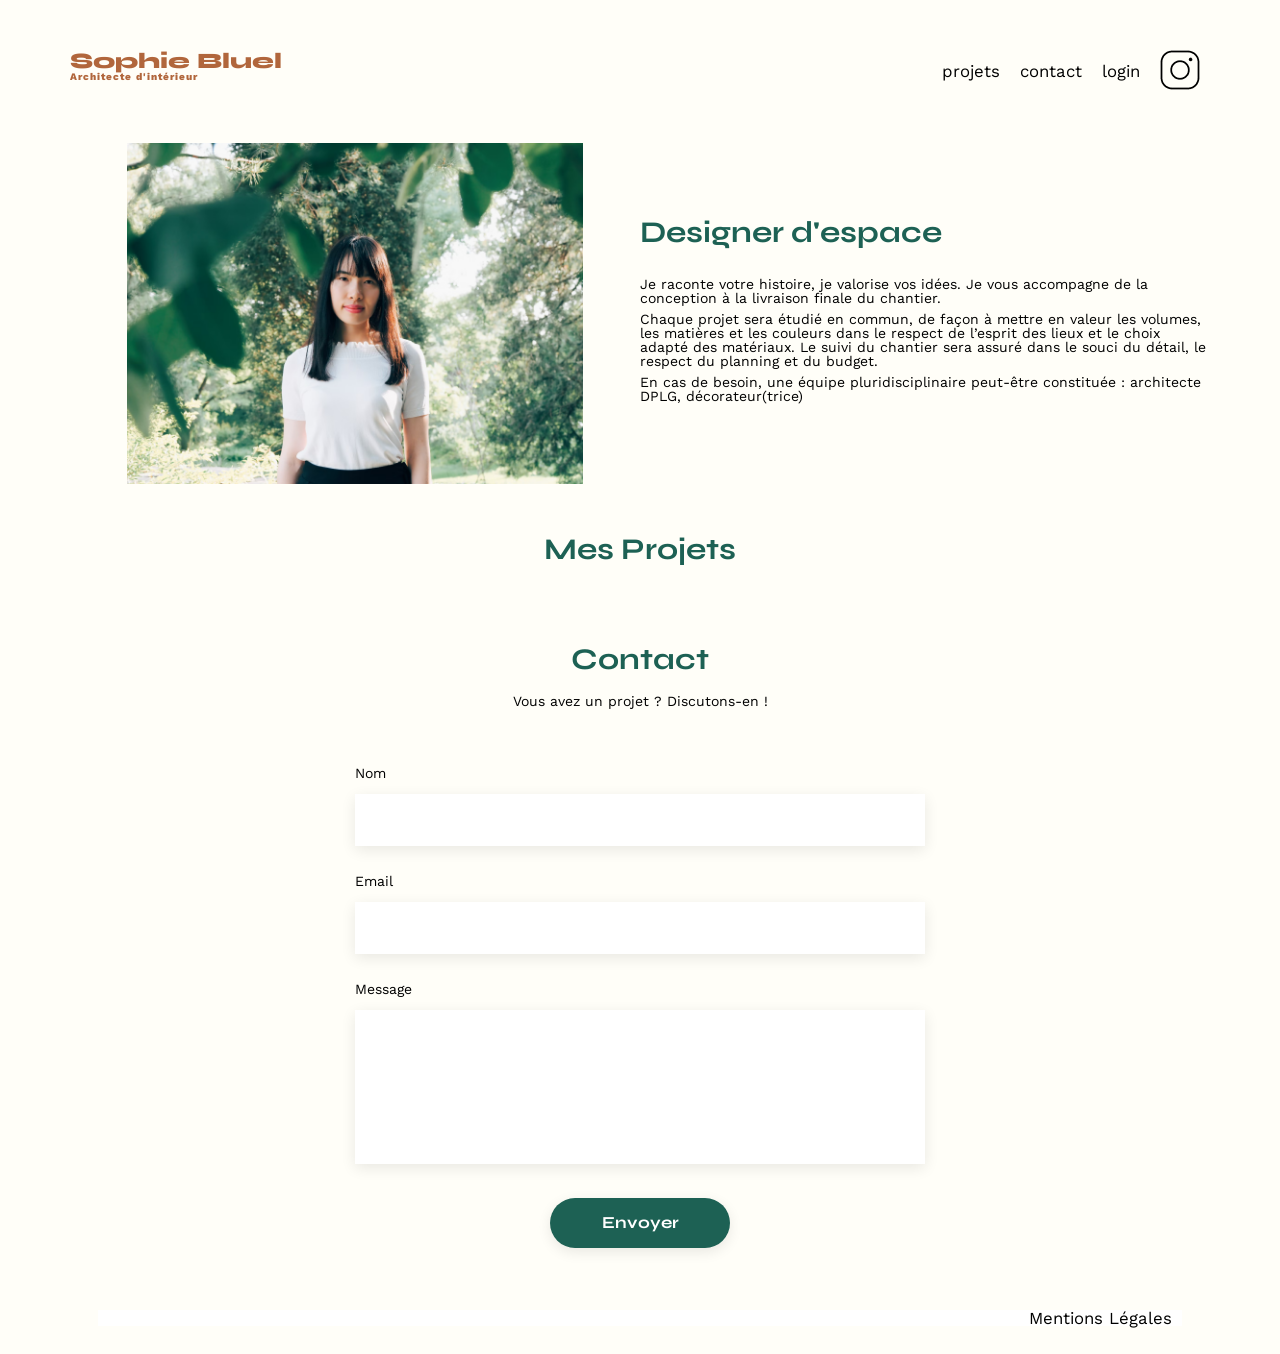
==== index.html @ 5f374e5b "Init projet 3" ====
<!doctype html>
<html lang="fr">
  <head>
    <meta charset="UTF-8" />
    <title>Sophie Bluel - Architecte d'intérieur</title>
    <meta name="viewport" content="width=device-width, initial-scale=1.0" />
    <link rel="preconnect" href="https://fonts.googleapis.com" />
    <link rel="preconnect" href="https://fonts.gstatic.com" crossorigin />
    <link
      href="https://fonts.googleapis.com/css2?family=Syne:wght@700;800&family=Work+Sans&display=swap"
      rel="stylesheet"
    />
    <meta name="description" content="" />
    <link
      rel="stylesheet"
      href="https://cdnjs.cloudflare.com/ajax/libs/font-awesome/6.4.0/css/all.min.css"
    />
    <link rel="stylesheet" href="./assets/style.css" />
  </head>
  <body>
    <header>
      <a href="#"
        ><h1>Sophie Bluel <span>Architecte d'intérieur</span></h1></a
      >
      <nav>
        <ul>
          <li class="btnNav btnProjet">projets</li>
          <li class="btnNav btnContact">contact</li>
          <li class="btnNav btnLogin">login</li>
          <li>
            <img src="./assets/icons/instagram.png" alt="Instagram" />
          </li>
        </ul>
      </nav>
    </header>
    <main>
      <section id="introduction">
        <figure>
          <img src="./assets/images/sophie-bluel.png" alt="" />
        </figure>
        <article>
          <h2>Designer d'espace</h2>
          <p>
            Je raconte votre histoire, je valorise vos idées. Je vous accompagne
            de la conception à la livraison finale du chantier.
          </p>
          <p>
            Chaque projet sera étudié en commun, de façon à mettre en valeur les
            volumes, les matières et les couleurs dans le respect de l’esprit
            des lieux et le choix adapté des matériaux. Le suivi du chantier
            sera assuré dans le souci du détail, le respect du planning et du
            budget.
          </p>
          <p>
            En cas de besoin, une équipe pluridisciplinaire peut-être constituée
            : architecte DPLG, décorateur(trice)
          </p>
        </article>
      </section>
      <section id="portfolio">
        <h2>Mes Projets</h2>
        <div class="gallery"></div>
      </section>
      <section id="contact">
        <h2>Contact</h2>
        <p>Vous avez un projet ? Discutons-en !</p>
        <form action="#" method="post">
          <label for="name">Nom</label>
          <input type="text" name="name" id="name" />
          <label for="email">Email</label>
          <input type="email" name="email" id="email" />
          <label for="message">Message</label>
          <textarea name="message" id="message" cols="30" rows="10"></textarea>
          <input type="submit" value="Envoyer" />
        </form>
      </section>
    </main>

    <footer id="footer">
      <nav>
        <ul>
          <li>Mentions Légales</li>
        </ul>
      </nav>
    </footer>
    <script type="module" src="./script.js"></script>
  </body>
</html>
---- assets/style.css ----
/* http://meyerweb.com/eric/tools/css/reset/
   v2.0 | 20110126
   License: none (public domain)
*/

html,
body,
div,
span,
applet,
object,
iframe,
h1,
h2,
h3,
h4,
h5,
h6,
p,
blockquote,
pre,
a,
abbr,
acronym,
address,
big,
cite,
code,
del,
dfn,
em,
img,
ins,
kbd,
q,
s,
samp,
small,
strike,
strong,
sub,
sup,
tt,
var,
b,
u,
i,
center,
dl,
dt,
dd,
ol,
ul,
li,
fieldset,
form,
label,
legend,
table,
caption,
tbody,
tfoot,
thead,
tr,
th,
td,
article,
aside,
canvas,
details,
embed,
figure,
figcaption,
footer,
header,
hgroup,
menu,
nav,
output,
ruby,
section,
summary,
time,
mark,
audio,
video {
  margin: 0;
  padding: 0;
  border: 0;
  font-size: 100%;
  font: inherit;
  vertical-align: baseline;
}
/* HTML5 display-role reset for older browsers */
article,
aside,
details,
figcaption,
figure,
footer,
header,
hgroup,
menu,
nav,
section {
  display: block;
}
body {
  line-height: 1;
}
ol,
ul {
  list-style: none;
}
blockquote,
q {
  quotes: none;
}
blockquote:before,
blockquote:after,
q:before,
q:after {
  content: "";
  content: none;
}
table {
  border-collapse: collapse;
  border-spacing: 0;
}
a {
  text-decoration: none;
}
/** end reset css**/
* {
  scroll-behavior: smooth;
}

body {
  background-color: rgba(255, 254, 248, 1);
  max-width: 1140px;
  margin: auto;
  font-family: "Work Sans";
  font-size: 14px;
  scroll-behavior: smooth;
}

header {
  display: flex;
  justify-content: space-between;
  margin: 50px 0;
}
section {
  margin: 50px 0;
}

h1 {
  display: flex;
  flex-direction: column;
  font-family: "Syne";
  font-size: 22px;
  font-weight: 800;
  color: #b1663c;
}

h1 > span {
  font-family: "Work Sans";
  font-size: 10px;
  letter-spacing: 0.1em;
}

h2 {
  font-family: "Syne";
  font-weight: 700;
  font-size: 30px;
  color: #1d6154;
}
nav ul {
  display: flex;
  align-items: center;
  list-style-type: none;
}
nav li {
  padding: 0 10px;
  font-size: 1.2em;
}

li:hover {
  color: #b1663c;
  cursor: pointer;
}
#introduction {
  display: flex;
  align-items: center;
}
#introduction figure {
  flex: 1;
}
#introduction img {
  display: block;
  margin: auto;
  width: 80%;
}

#introduction article {
  flex: 1;
}
#introduction h2 {
  margin-bottom: 1em;
}

#introduction p {
  margin-bottom: 0.5em;
}
#portfolio h2 {
  text-align: center;
  margin-bottom: 1em;
}
.filters {
  display: flex;
  justify-content: center;
  gap: 15px;
  margin-bottom: 30px;
}

.filters button {
  background: white;
  border: 1px solid rgba(29, 97, 84, 1);
  border-radius: 60px;
  color: rgba(29, 97, 84, 1);
  height: 37px;
  min-width: 100px;
  padding: 10px 20px;
  font-size: 16px;
  font-weight: 700;
  font-family: "Syne", sans-serif;
  transition: 0.3s;
  display: flex;
  align-items: center;
  justify-content: center;
  line-height: 100%;
}
.filters button:hover {
  cursor: pointer;
}
button.active {
  background: rgba(29, 97, 84, 1);
  color: white;
}
.gallery {
  width: 100%;
  display: grid;
  grid-template-columns: 1fr 1fr 1fr;
  grid-column-gap: 20px;
  grid-row-gap: 20px;
}

.gallery img {
  width: 100%;
  height: 100%;
}
#contact {
  width: 50%;
  margin: auto;
}
#contact > * {
  text-align: center;
}
#contact h2 {
  margin-bottom: 20px;
}
#contact form {
  text-align: left;
  margin-top: 30px;
  display: flex;
  flex-direction: column;
}

input,
select {
  height: 50px;
  font-size: 1.2em;
  border: none;
  box-shadow: 0px 4px 14px rgba(0, 0, 0, 0.09);
}
#contact label {
  margin: 2em 0 1em 0;
}
#contact textarea {
  border: none;
  box-shadow: 0px 4px 14px rgba(0, 0, 0, 0.09);
  resize: none;
}

input[type="submit"] {
  font-family: "Syne";
  font-weight: 700;
  color: white;
  background-color: #1d6154;
  margin: 2em auto;
  width: 180px;
  text-align: center;
  border-radius: 60px;
}

footer nav ul {
  display: flex;
  justify-content: flex-end;
  margin: 2em;
  background: white;
}
.containerLogin {
  display: flex;
  flex-direction: column;
  align-items: center;
  justify-content: center;
  margin-top: 40px;
}
.containerLogin h2 {
  margin: 20px;
}
.containerLogin label {
  margin-bottom: 5px;
}
.containerLogin form {
  display: flex;
  flex-direction: column;
  width: 379px;
}
.containerLogin input {
  padding: 5px;
  font-size: 20px;
  background: rgba(255, 255, 255, 1);
  height: 51px;
  border: none;
  box-shadow: 3px 3px 7px rgba(0, 0, 0, 0.08);
  margin-bottom: 20px;
}
input:focus,
select:focus {
  outline: none;
}
.containerLogin button {
  background-color: #1d6154;
  color: white;
  width: 179px;
  height: 36px;
  margin: 0 auto 20px;
  border-radius: 60px;
}
.containerLogin button:hover {
  cursor: pointer;
}
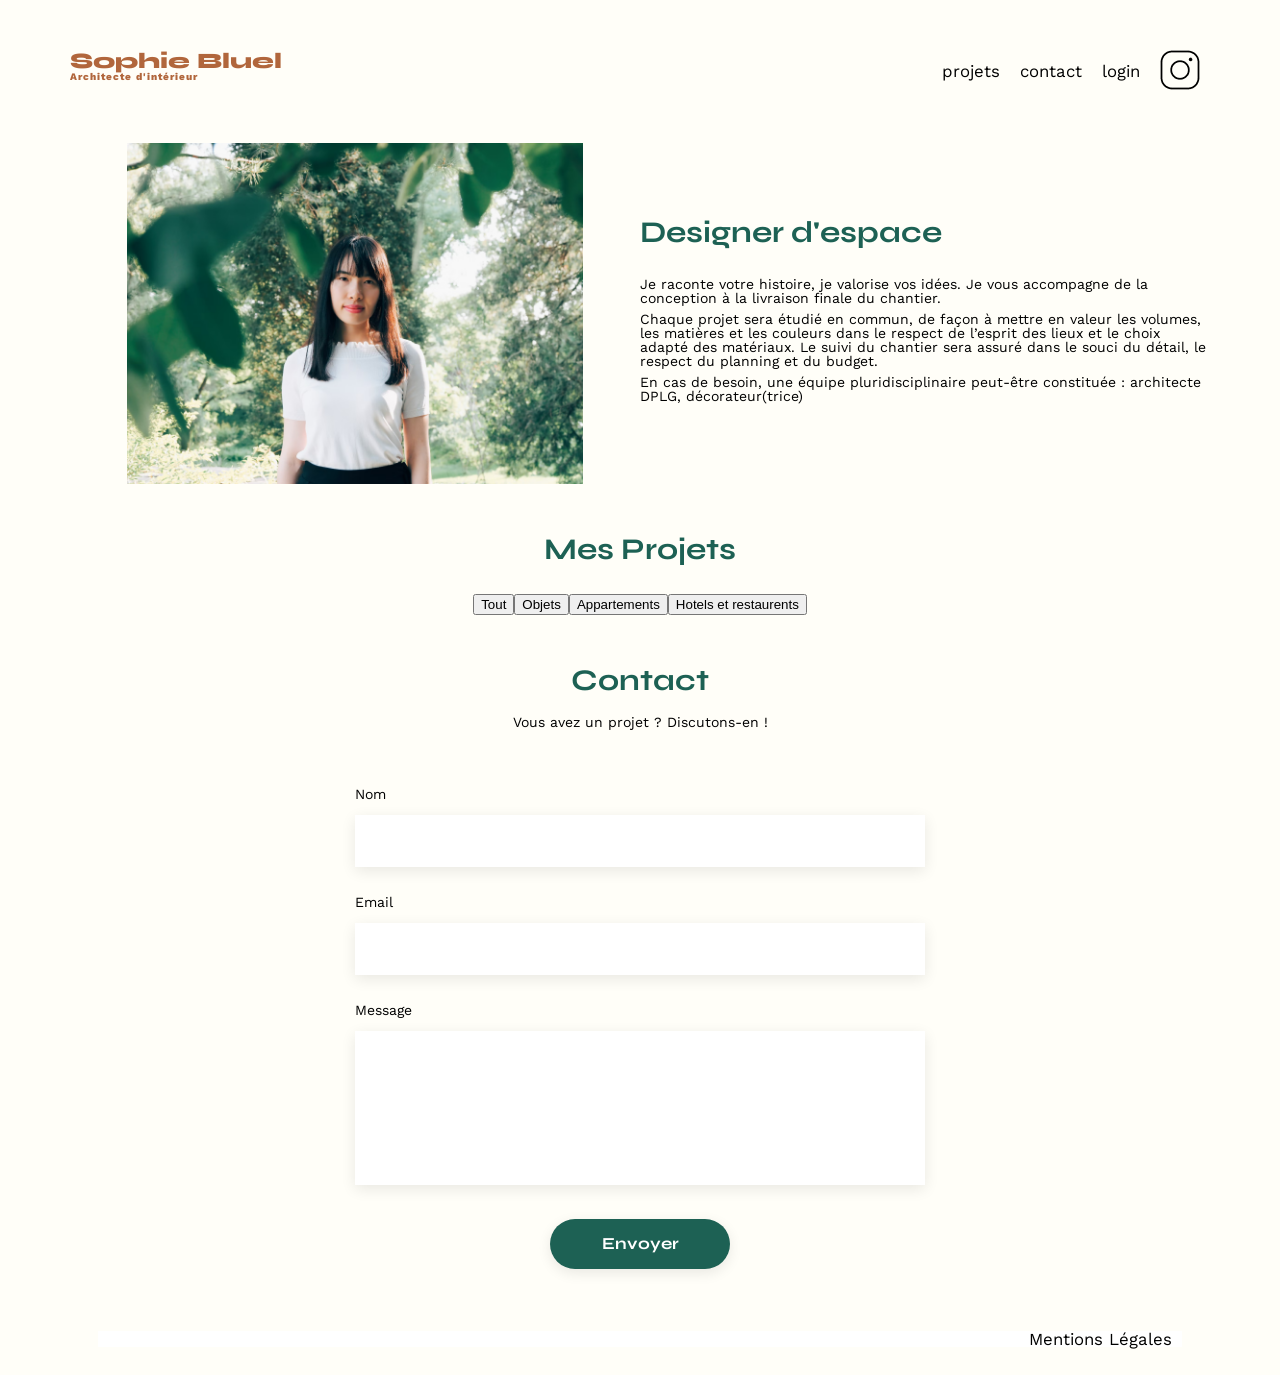
==== commit 7892ffb5: "Afficher projets dynamiquement dans index" ====
--- a/index.html
+++ b/index.html
@@ -59,6 +59,14 @@
       </section>
       <section id="portfolio">
         <h2>Mes Projets</h2>
+        <div class="filtresContainer">
+          <button class="filtre filtreTout">Tout</button>
+          <button class="filtre filtreObjets">Objets</button>
+          <button class="filtre filtreApprtement">Appartements</button>
+          <button class="filtre filtreHotelsEtRestaurents">
+            Hotels et restaurents
+          </button>
+        </div>
         <div class="gallery"></div>
       </section>
       <section id="contact">
@@ -83,6 +91,6 @@
         </ul>
       </nav>
     </footer>
-    <script type="module" src="./script.js"></script>
+    <script type="module" src="./index.js"></script>
   </body>
 </html>
--- a/assets/style.css
+++ b/assets/style.css
@@ -211,9 +211,14 @@
 #introduction p {
   margin-bottom: 0.5em;
 }
+/* Portfolio */
 #portfolio h2 {
   text-align: center;
   margin-bottom: 1em;
+}
+.filtresContainer {
+  display: flex;
+  justify-content: center;
 }
 .filters {
   display: flex;
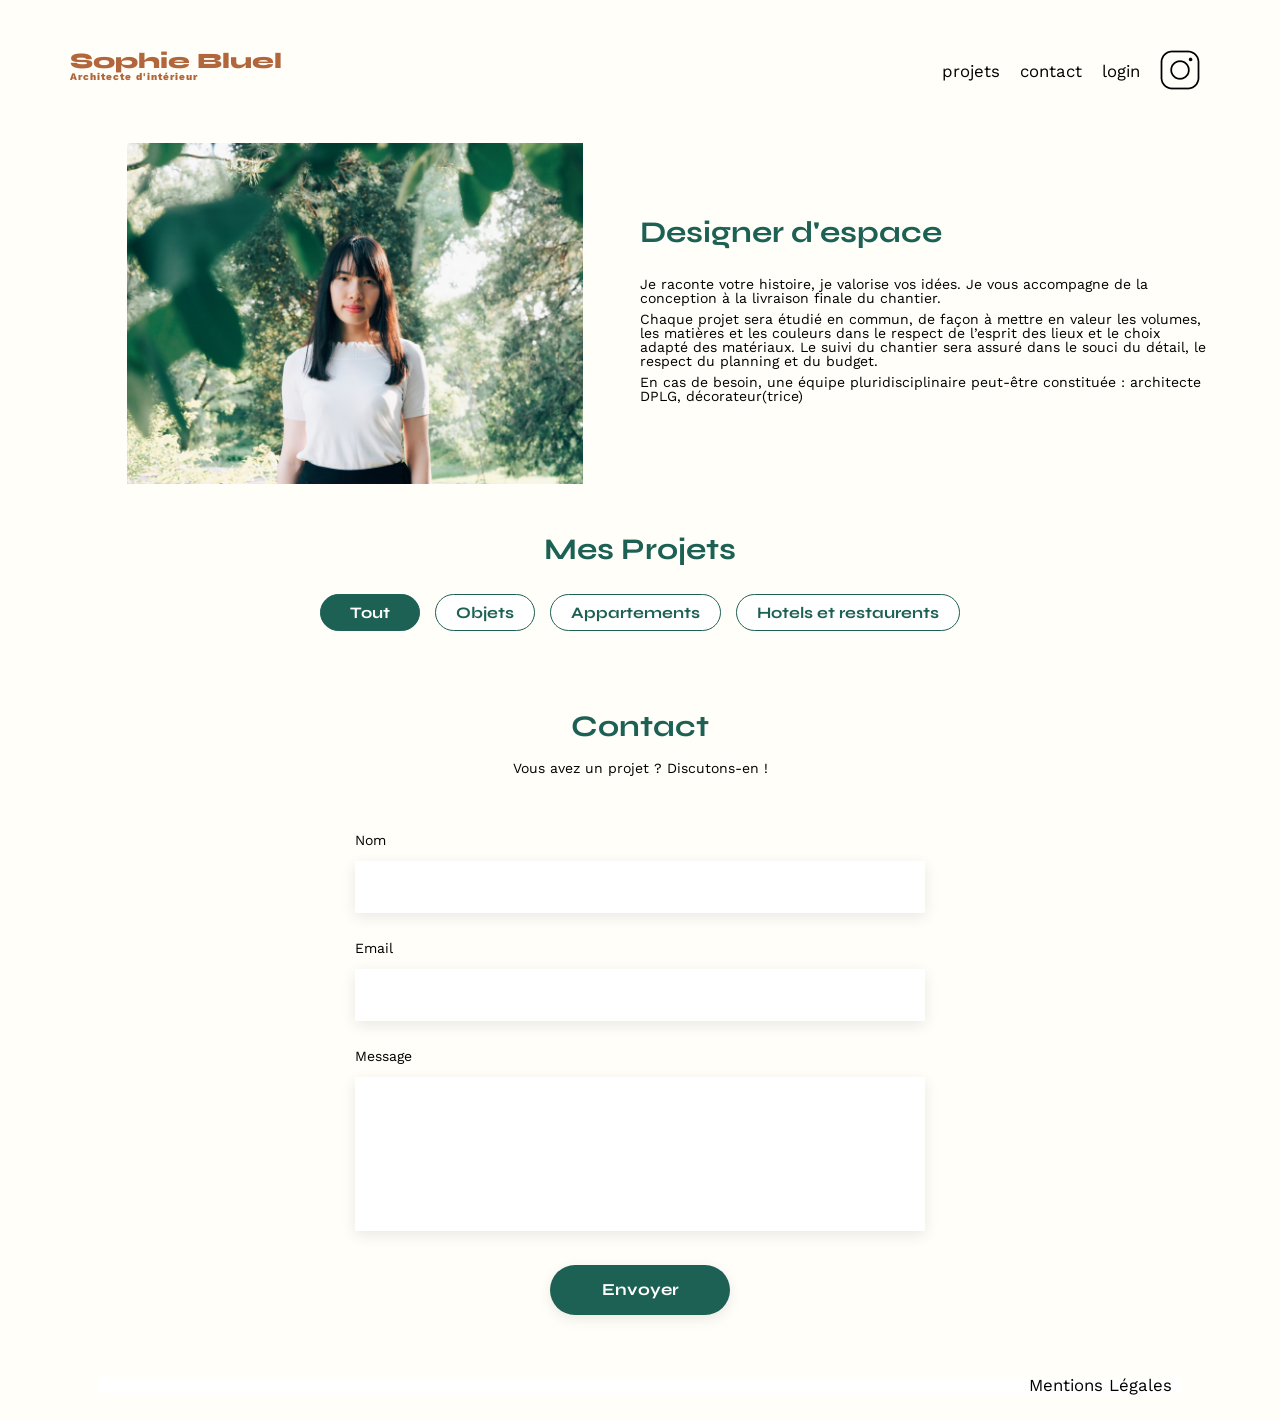
==== commit 9554e4e1: "ajout des filtres de categorie" ====
--- a/index.html
+++ b/index.html
@@ -60,12 +60,10 @@
       <section id="portfolio">
         <h2>Mes Projets</h2>
         <div class="filtresContainer">
-          <button class="filtre filtreTout">Tout</button>
+          <button class="filtre filtreTout active">Tout</button>
           <button class="filtre filtreObjets">Objets</button>
           <button class="filtre filtreApprtement">Appartements</button>
-          <button class="filtre filtreHotelsEtRestaurents">
-            Hotels et restaurents
-          </button>
+          <button class="filtre filtreHotels">Hotels et restaurents</button>
         </div>
         <div class="gallery"></div>
       </section>
--- a/assets/style.css
+++ b/assets/style.css
@@ -219,15 +219,10 @@
 .filtresContainer {
   display: flex;
   justify-content: center;
-}
-.filters {
-  display: flex;
-  justify-content: center;
   gap: 15px;
   margin-bottom: 30px;
 }
-
-.filters button {
+.filtre {
   background: white;
   border: 1px solid rgba(29, 97, 84, 1);
   border-radius: 60px;
@@ -244,7 +239,7 @@
   justify-content: center;
   line-height: 100%;
 }
-.filters button:hover {
+.filtre:hover {
   cursor: pointer;
 }
 button.active {
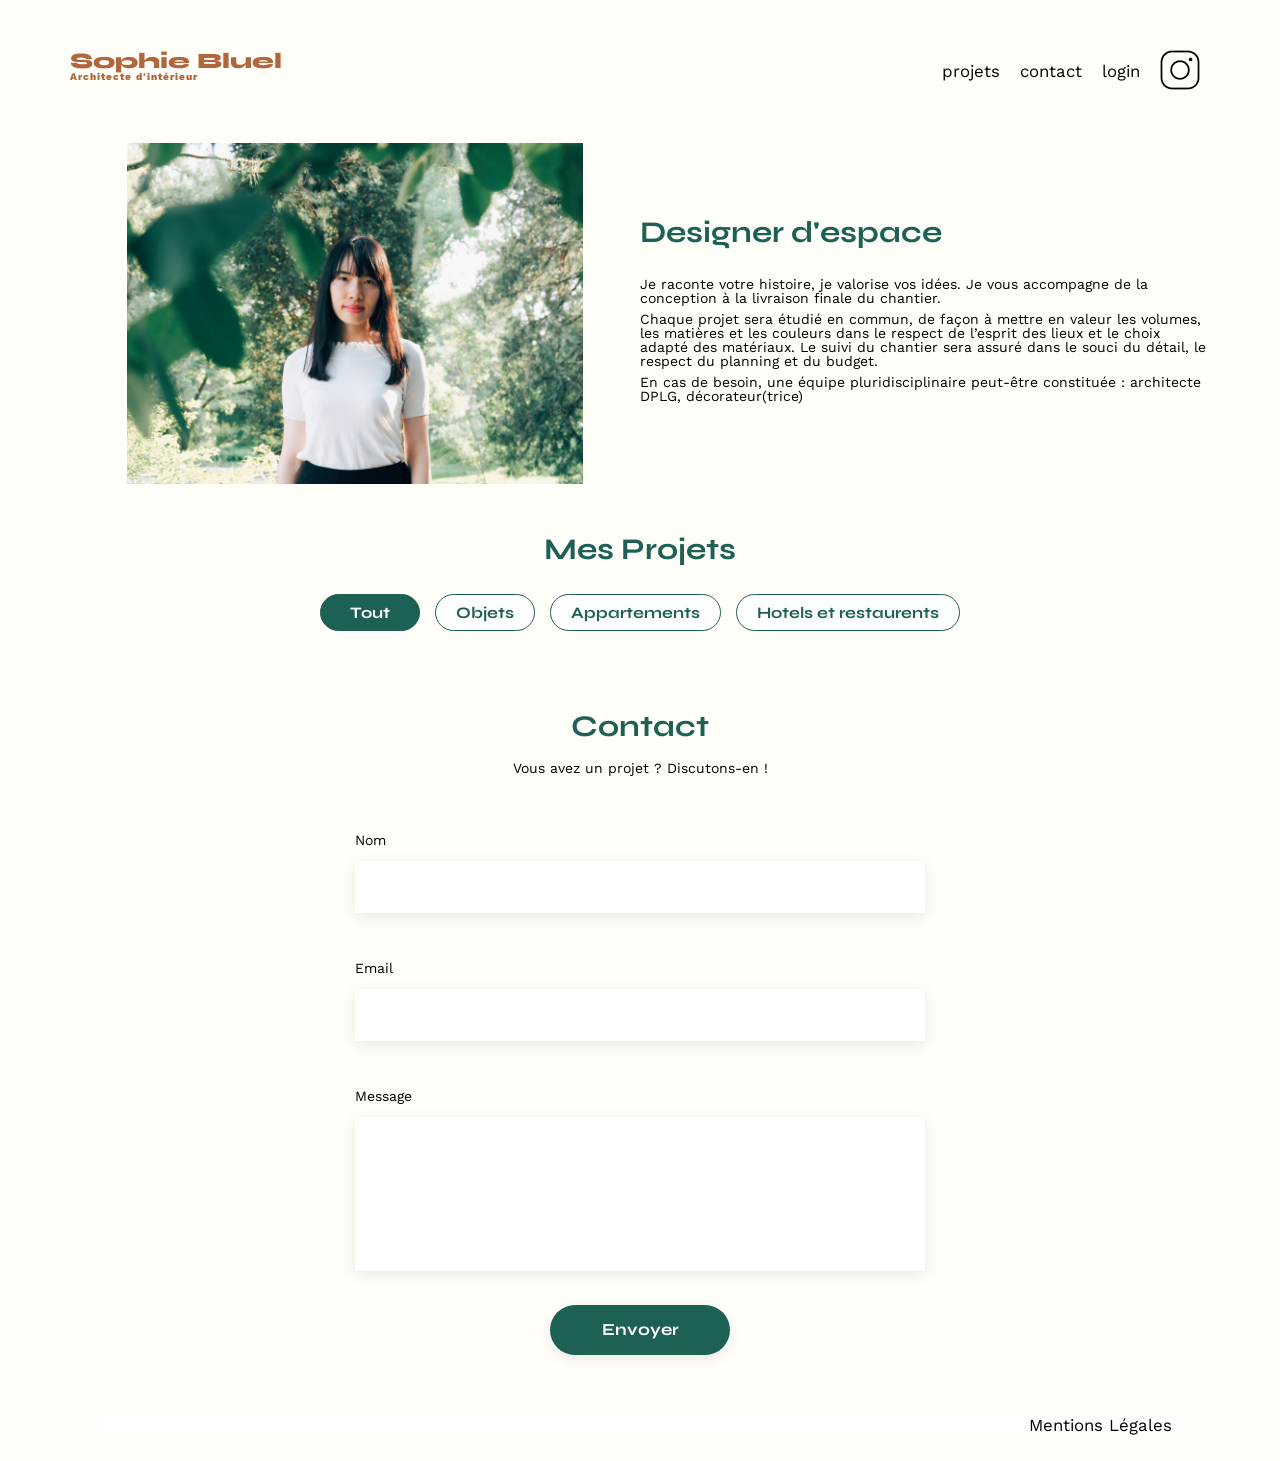
==== commit 738f745e: "ajout page et fonctionnalitée de conection et deconnection" ====
--- a/index.html
+++ b/index.html
@@ -16,6 +16,7 @@
       href="https://cdnjs.cloudflare.com/ajax/libs/font-awesome/6.4.0/css/all.min.css"
     />
     <link rel="stylesheet" href="./assets/style.css" />
+    <link rel="stylesheet" href="./assets/admin.css" />
   </head>
   <body>
     <header>
@@ -24,8 +25,8 @@
       >
       <nav>
         <ul>
-          <li class="btnNav btnProjet">projets</li>
-          <li class="btnNav btnContact">contact</li>
+          <a href="#portfolio"><li class="btnNav btnProjet">projets</li></a>
+          <a href="#contact"><li class="btnNav btnContact">contact</li></a>
           <li class="btnNav btnLogin">login</li>
           <li>
             <img src="./assets/icons/instagram.png" alt="Instagram" />
@@ -90,5 +91,6 @@
       </nav>
     </footer>
     <script type="module" src="./index.js"></script>
+    <script type="module" src="./admin.js"></script>
   </body>
 </html>
--- a/assets/style.css
+++ b/assets/style.css
@@ -129,6 +129,7 @@
 }
 a {
   text-decoration: none;
+  color: black;
 }
 /** end reset css**/
 * {
--- a/assets/admin.css
+++ b/assets/admin.css
@@ -0,0 +1,177 @@
+/* page d acceuil admin */
+.banner {
+  background: black;
+  padding: 10px;
+  color: white;
+  text-align: center;
+  width: 100%;
+  position: absolute;
+  top: 0;
+  left: 0;
+}
+i {
+  font-size: 14px;
+  color: white;
+}
+.btnModif {
+  font-family: "Work Sans";
+  font-size: 14px;
+  color: black;
+  margin-left: 30px;
+  font-weight: normal;
+}
+.btnModif:hover {
+  cursor: pointer;
+}
+
+.btnModif i {
+  font-size: 14px;
+  color: black;
+  font-weight: 600;
+}
+/* page "modifier" admin */
+.fondModif {
+  position: absolute;
+  top: 0;
+  left: 0;
+  width: 100%;
+  height: 100%;
+  background: rgba(0, 0, 0, 0.5);
+  display: flex;
+  justify-content: center;
+}
+
+/* fenetre de modification */
+.fenetreModif {
+  background: white;
+  width: 530px;
+  height: 620px;
+  border-radius: 10px;
+  padding: 50px 100px;
+  position: relative;
+  text-align: center;
+  margin-top: 100px;
+}
+.fermerModif {
+  cursor: pointer;
+  position: absolute;
+  top: 20px;
+  right: 20px;
+  font-weight: bold;
+}
+.galeriePhotos {
+  display: flex;
+  gap: 10px;
+  flex-wrap: wrap;
+}
+.galeriePhotosImg {
+  width: 90px;
+  height: 120px;
+  margin-bottom: 30px;
+}
+.titleGallery {
+  font-weight: bold;
+  margin-bottom: 30px;
+  font-size: 20px;
+}
+.btnAjouterPhoto {
+  margin-top: 40px;
+  background: rgba(29, 97, 84, 1);
+  border-radius: 50px;
+  color: white;
+  padding: 10px 50px;
+  cursor: pointer;
+}
+.imgWrapper {
+  position: relative;
+  display: inline-block;
+}
+input,
+select {
+  margin-bottom: 20px;
+}
+.trashIcon {
+  position: absolute;
+  top: 5px;
+  right: 5px;
+  font-size: 14px;
+  color: white;
+  background: rgba(0, 0, 0, 0.6);
+  padding: 5px;
+  cursor: pointer;
+}
+/* page ajouter photo */
+.btnRetour {
+  position: absolute;
+  top: 20px;
+  left: 20px;
+  font-weight: bold;
+  background: transparent;
+  border: none;
+  font-size: 18px;
+}
+.btnRetour:hover {
+  cursor: pointer;
+}
+.formulairAjout {
+  display: flex;
+  flex-direction: column;
+  text-align: left;
+  width: 100%;
+  height: 100%;
+  margin-bottom: -50px;
+}
+.formulairAjout button {
+  margin: 40px auto;
+  background: rgb(161, 161, 161);
+  border-radius: 50px;
+  color: white;
+  padding: 10px 50px;
+  cursor: pointer;
+  width: 220px;
+  transform: translateY(84px);
+}
+.zoneAjout {
+  background: rgba(232, 241, 246, 1);
+  display: flex;
+  flex-direction: column;
+  text-align: center;
+  justify-content: center;
+  align-items: center;
+  border-radius: 10px;
+  padding: 20px;
+  margin-bottom: 20px;
+}
+.logoPrev {
+  color: rgb(193, 193, 193);
+  font-size: 40px;
+  margin: 10px;
+}
+.formulairAjout label {
+  margin: 10px 0;
+}
+.btnajout {
+  background: rgba(203, 214, 220, 1);
+  border-radius: 50px;
+  width: 173px;
+  height: 36px;
+  display: flex;
+  align-items: center;
+  justify-content: center;
+  color: rgb(117, 117, 117);
+}
+#preview {
+  height: 170px;
+}
+.trashBis {
+  position: absolute;
+  right: auto;
+  transform: translateY(-70px);
+  font-size: 15px;
+  color: white;
+  display: none;
+}
+.trashBis:hover {
+  cursor: pointer;
+  color: brown;
+}
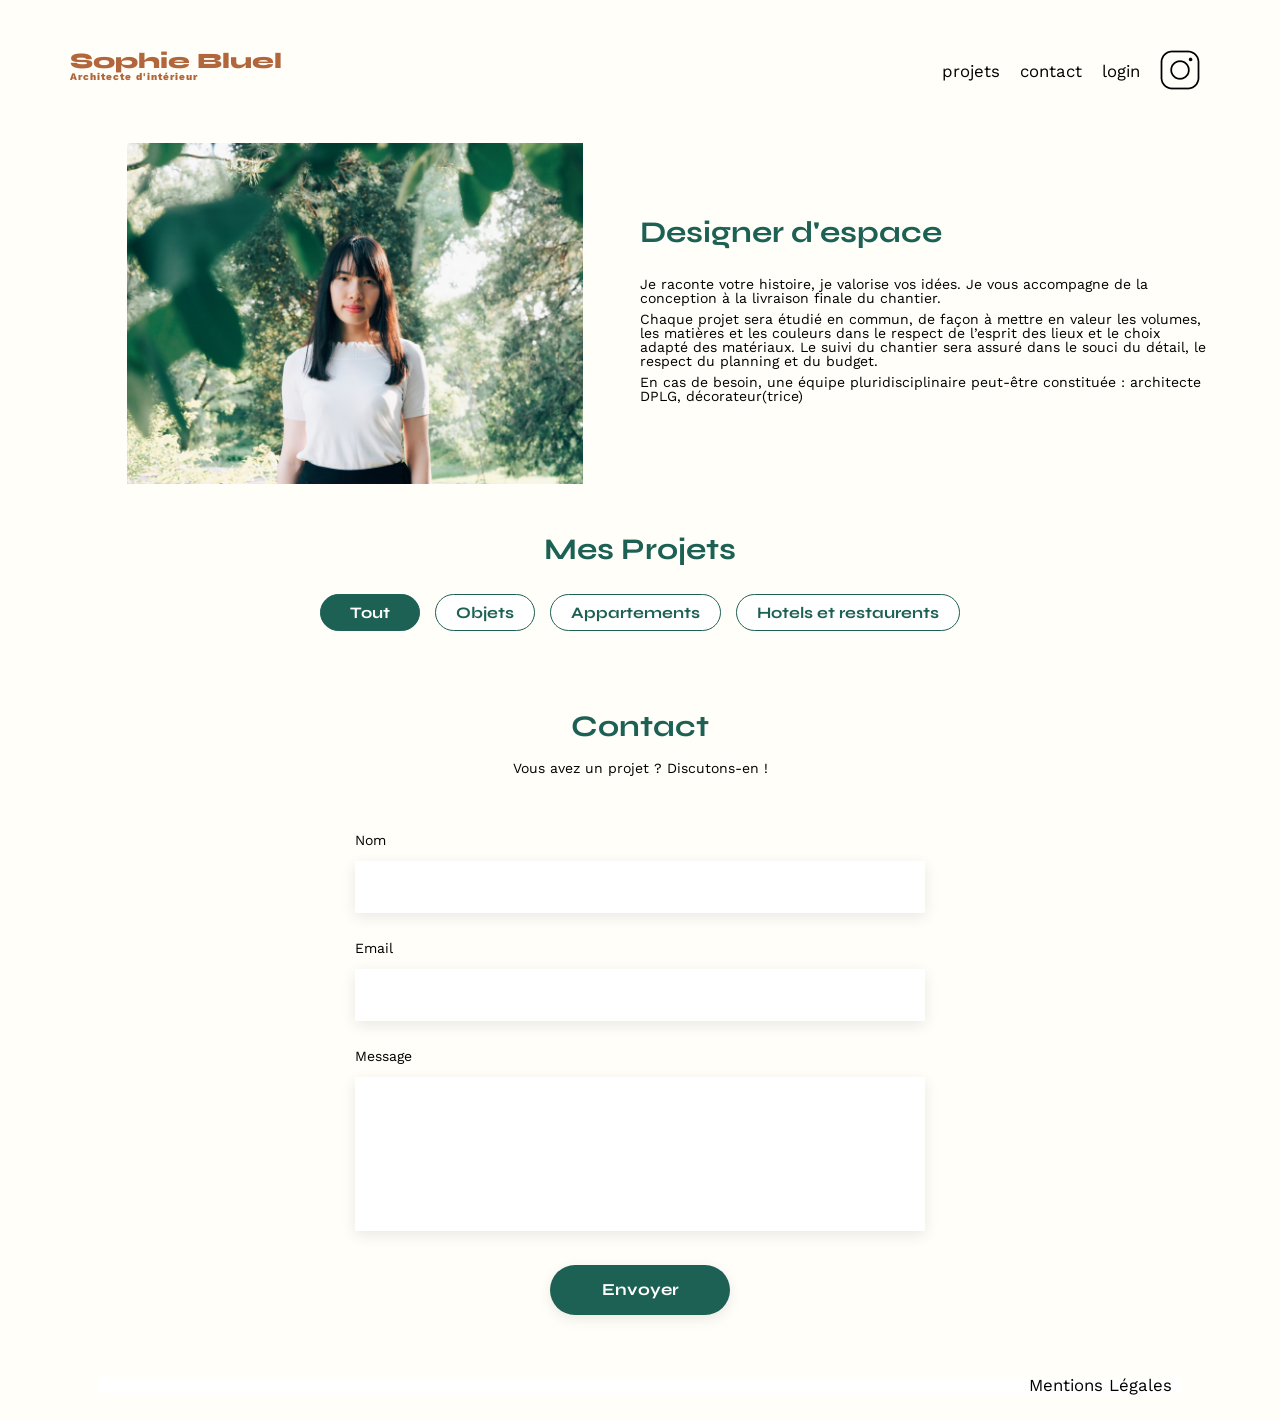
==== commit c080d8ea: "ajout de la modale et du formulaire d ajout de projet" ====
--- a/index.html
+++ b/index.html
@@ -19,6 +19,14 @@
     <link rel="stylesheet" href="./assets/admin.css" />
   </head>
   <body>
+    <div class="fondModale">
+      <div class="modale">
+        <h4 class="titleModale"></h4>
+        <div class="container">
+          <div class="galleryModale"></div>
+        </div>
+      </div>
+    </div>
     <header>
       <a href="#"
         ><h1>Sophie Bluel <span>Architecte d'intérieur</span></h1></a
@@ -60,6 +68,7 @@
       </section>
       <section id="portfolio">
         <h2>Mes Projets</h2>
+
         <div class="filtresContainer">
           <button class="filtre filtreTout active">Tout</button>
           <button class="filtre filtreObjets">Objets</button>
--- a/assets/style.css
+++ b/assets/style.css
@@ -131,6 +131,9 @@
   text-decoration: none;
   color: black;
 }
+html {
+  position: relative;
+}
 /** end reset css**/
 * {
   scroll-behavior: smooth;
--- a/assets/admin.css
+++ b/assets/admin.css
@@ -1,4 +1,4 @@
-/* page d acceuil admin */
+/*====================================== INDEX ADMIN======================================== */
 .banner {
   background: black;
   padding: 10px;
@@ -29,107 +29,97 @@
   color: black;
   font-weight: 600;
 }
-/* page "modifier" admin */
-.fondModif {
+/* ==================================MODALE========================================*/
+
+.fondModale {
   position: absolute;
-  top: 0;
-  left: 0;
-  width: 100%;
-  height: 100%;
-  background: rgba(0, 0, 0, 0.5);
+  inset: 0;
+  background-color: rgba(0, 0, 0, 0.5);
+  display: none;
+  justify-content: center;
+  align-items: flex-start;
+}
+.modale {
+  width: 500px;
+  background: white;
+  position: absolute;
+  text-align: center;
+  padding: 50px 100px 20px;
+  border-radius: 10px;
+  margin-top: 100px;
+}
+.modale h4 {
+  font-weight: bold;
+  margin-bottom: 50px;
+  font-size: 20px;
+}
+.galleryModale {
+  width: 400px;
   display: flex;
-  justify-content: center;
+  flex-wrap: wrap;
+  gap: 20px 5px;
+  margin: 0 auto;
+}
+.imgModale {
+  height: 112px;
+  width: 76px;
 }
 
-/* fenetre de modification */
-.fenetreModif {
-  background: white;
-  width: 530px;
-  height: 620px;
-  border-radius: 10px;
-  padding: 50px 100px;
-  position: relative;
-  text-align: center;
-  margin-top: 100px;
-}
-.fermerModif {
-  cursor: pointer;
-  position: absolute;
-  top: 20px;
-  right: 20px;
-  font-weight: bold;
-}
-.galeriePhotos {
-  display: flex;
-  gap: 10px;
-  flex-wrap: wrap;
-}
-.galeriePhotosImg {
-  width: 90px;
-  height: 120px;
-  margin-bottom: 30px;
-}
-.titleGallery {
-  font-weight: bold;
-  margin-bottom: 30px;
-  font-size: 20px;
-}
-.btnAjouterPhoto {
-  margin-top: 40px;
-  background: rgba(29, 97, 84, 1);
-  border-radius: 50px;
-  color: white;
-  padding: 10px 50px;
-  cursor: pointer;
-}
-.imgWrapper {
-  position: relative;
-  display: inline-block;
-}
-input,
-select {
-  margin-bottom: 20px;
-}
 .trashIcon {
   position: absolute;
-  top: 5px;
-  right: 5px;
   font-size: 14px;
   color: white;
   background: rgba(0, 0, 0, 0.6);
   padding: 5px;
   cursor: pointer;
 }
-/* page ajouter photo */
-.btnRetour {
+.galleryModale figure {
+  display: flex;
+  justify-content: center;
+}
+hr {
+  width: 100%;
+  height: 1px;
+  background-color: rgb(186, 186, 186);
+  margin-top: 60px;
+}
+.btnAjoutPhoto {
+  background: rgba(29, 97, 84, 1);
+  width: 237px;
+  height: 36px;
+  border-radius: 60px;
+  color: white;
+  margin: 40px;
+}
+.btnCloseform:hover,
+.btnCloseModale:hover,
+.btnAjoutPhoto:hover {
+  cursor: pointer;
+}
+.btnCloseModale {
   position: absolute;
-  top: 20px;
+  top: 10px;
+  right: 20px;
+}
+.btnCloseform {
+  position: absolute;
+  top: 10px;
   left: 20px;
-  font-weight: bold;
-  background: transparent;
-  border: none;
-  font-size: 18px;
-}
-.btnRetour:hover {
-  cursor: pointer;
 }
 .formulairAjout {
   display: flex;
   flex-direction: column;
   text-align: left;
-  width: 100%;
-  height: 100%;
-  margin-bottom: -50px;
 }
 .formulairAjout button {
-  margin: 40px auto;
+  margin: 0 auto;
   background: rgb(161, 161, 161);
   border-radius: 50px;
   color: white;
   padding: 10px 50px;
   cursor: pointer;
   width: 220px;
-  transform: translateY(84px);
+  transform: translateY(64px);
 }
 .zoneAjout {
   background: rgba(232, 241, 246, 1);
